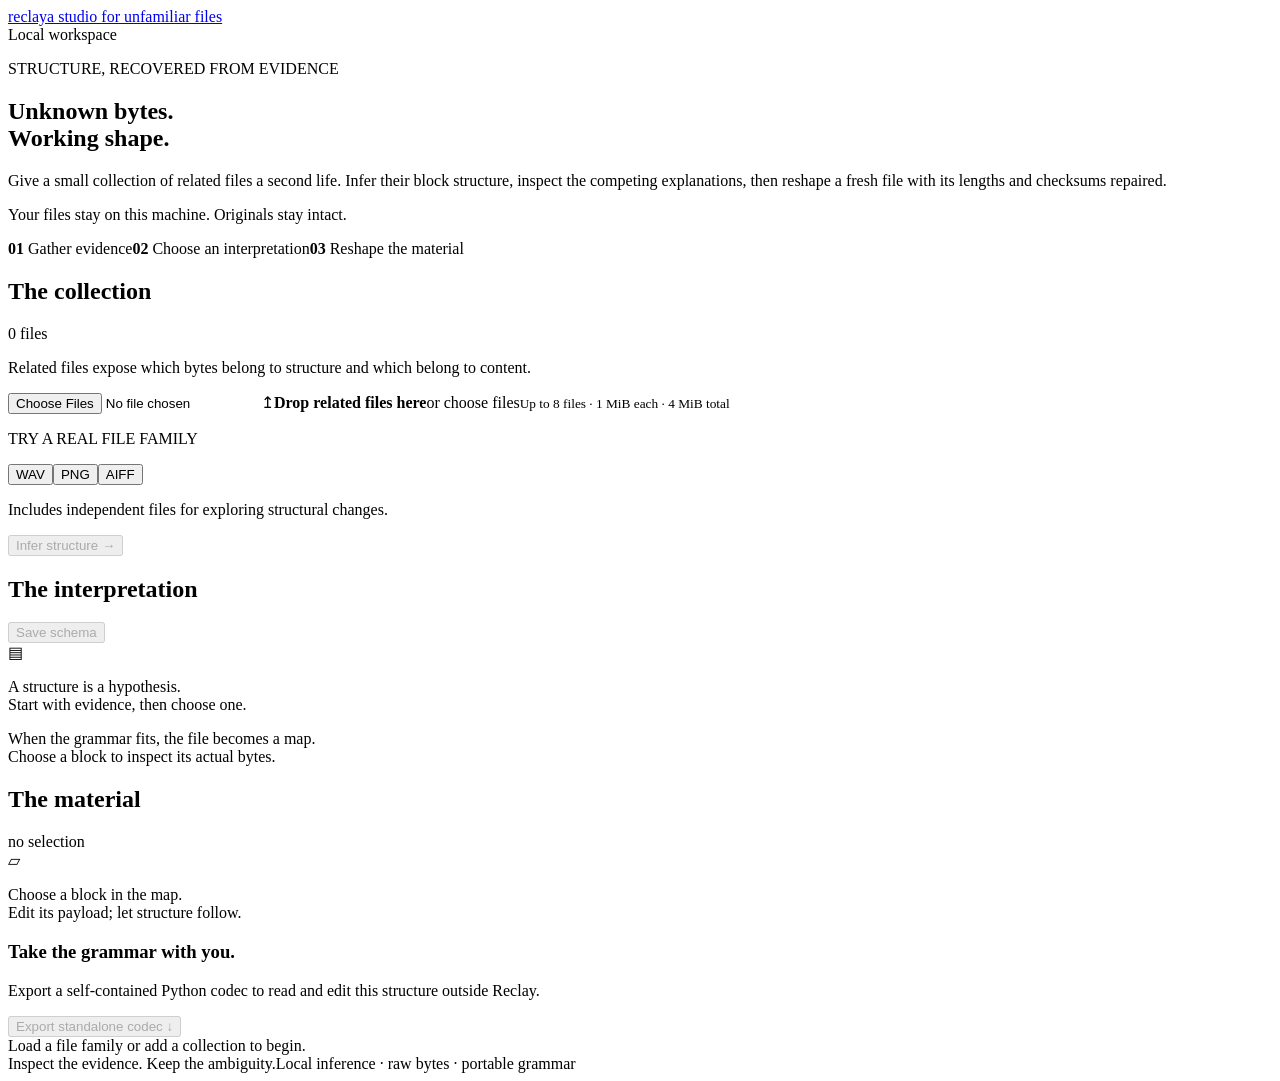
==== reclay/web/index.html @ 52831c15 "Build evidence-driven binary format compiler and standalone editors" ====
<!doctype html>
<html lang="en">
<head>
<meta charset="utf-8"><meta name="viewport" content="width=device-width, initial-scale=1">
<meta name="theme-color" content="#f4f1e9"><title>Reclay · Give bytes a working shape</title>
<link rel="stylesheet" href="/style.css"><script src="/app.js" defer></script>
</head>
<body>
<header class="masthead"><a class="wordmark" href="/" aria-label="Reclay home"><span class="brand-mark" aria-hidden="true"></span>reclay<span class="brand-caption">a studio for unfamiliar files</span></a><div class="runtime"><span class="live-dot" aria-hidden="true"></span><span id="runtime">Local workspace</span></div></header>
<main>
<section class="intro"><div><p class="eyebrow">STRUCTURE, RECOVERED FROM EVIDENCE</p><h1>Unknown bytes.<br><span>Working shape.</span></h1></div><div class="intro-copy"><p>Give a small collection of related files a second life. Infer their block structure, inspect the competing explanations, then reshape a fresh file with its lengths and checksums repaired.</p><p class="quiet">Your files stay on this machine. Originals stay intact.</p></div></section>
<div class="workflow-labels" aria-label="Workspace stages"><span><b>01</b> Gather evidence</span><span><b>02</b> Choose an interpretation</span><span><b>03</b> Reshape the material</span></div>
<div class="studio">
<aside class="corpus-pane panel">
<div class="panel-heading"><h2>The collection</h2><span id="corpus-count" class="badge">0 files</span></div>
<p class="support">Related files expose which bytes belong to structure and which belong to content.</p>
<label class="dropzone" id="dropzone"><input id="corpus-files" type="file" multiple aria-label="Add files to the evidence collection"><span class="upload-symbol" aria-hidden="true">↥</span><strong>Drop related files here</strong><span>or choose files</span><small>Up to 8 files · 1 MiB each · 4 MiB total</small></label>
<div class="examples"><p class="eyebrow small">TRY A REAL FILE FAMILY</p><div class="segmented" aria-label="Example families"><button type="button" data-example="wav">WAV</button><button type="button" data-example="png">PNG</button><button type="button" data-example="aiff">AIFF</button></div><p id="example-description" class="quiet small-copy">Includes independent files for exploring structural changes.</p></div>
<ul id="corpus-list" class="file-list" aria-label="Evidence files"></ul>
<button id="infer" class="primary wide" type="button" disabled>Infer structure <span aria-hidden="true">→</span></button>
<div id="evidence-summary" class="evidence-summary" hidden></div>
<details id="experiment-details" class="details" hidden><summary>Experiments &amp; limits</summary><pre id="experiments"></pre></details>
</aside>
<section class="structure-pane panel" aria-label="Inferred structure">
<div class="panel-heading"><h2>The interpretation</h2><button id="download-schema" class="text-button" type="button" disabled>Save schema</button></div>
<div id="candidate-empty" class="empty-note"><span class="specimen-icon" aria-hidden="true">▤</span><p>A structure is a hypothesis.<br>Start with evidence, then choose one.</p></div>
<div id="candidates" class="candidates" aria-label="Candidate interpretations"></div>
<p id="candidate-status" class="support" hidden></p>
<details id="model-details" class="details" hidden><summary>Inspect this grammar</summary><pre id="model-json"></pre></details>
<div class="target-controls" id="target-controls" hidden><label for="target-file">WORKING FILE</label><div class="target-row"><select id="target-file" aria-label="Choose a working file"></select><label class="button secondary" for="target-upload">Open a fresh file</label><input id="target-upload" class="visually-hidden" type="file" aria-label="Open a fresh working file"></div><p id="target-summary" class="quiet small-copy"></p></div>
<div id="document-area" hidden><div class="section-heading"><h3>The block map</h3><span id="document-size" class="mono quiet"></span></div><div id="byte-map" class="byte-map" aria-label="File block byte map"></div><div id="map-legend" class="map-legend"></div><div class="tree-labels"><span>Block / location</span><span>Payload</span></div><div id="chunk-tree" class="chunk-tree" role="group" aria-label="File blocks"></div><div id="document-facts" class="document-facts"></div></div>
<div id="parse-empty" class="empty-note lower"><p>When the grammar fits, the file becomes a map.<br>Choose a block to inspect its actual bytes.</p></div>
</section>
<aside class="editor-pane panel" aria-label="Block editor">
<div class="panel-heading"><h2>The material</h2><span id="editor-path" class="badge mono">no selection</span></div>
<div id="editor-empty" class="empty-note"><span class="specimen-icon" aria-hidden="true">▱</span><p>Choose a block in the map.<br>Edit its payload; let structure follow.</p></div>
<div id="editor-body" hidden><div class="selected-heading"><h3 id="selected-tag"></h3><span id="selected-range" class="mono quiet"></span></div><div id="selected-facts" class="selected-facts"></div><div class="editor-toolbar"><div class="segmented compact" aria-label="Payload encoding"><button id="mode-hex" type="button" aria-pressed="true">Hex</button><button id="mode-text" type="button" aria-pressed="false">UTF-8</button></div><span id="payload-size" class="mono quiet"></span></div><label for="payload-editor" class="eyebrow small" id="payload-label">PAYLOAD BYTES</label><textarea id="payload-editor" spellcheck="false" autocapitalize="off" autocomplete="off" aria-describedby="editor-help" placeholder="Select a block to inspect bytes"></textarea><p id="editor-help" class="quiet small-copy">Hex pairs edit raw payload bytes. Container sizes and checksums are computed from the new file.</p><div class="edit-actions"><button id="preview" class="primary" type="button">Build edited file</button><button id="discard-edit" class="text-button" type="button">Reset draft</button></div><p id="draft-status" class="quiet small-copy"></p></div>
<div id="changes" class="changes" hidden><div class="section-heading"><h3>What changed</h3><span class="badge">preview</span></div><div id="change-stats" class="change-stats"></div><div id="change-ranges" class="change-ranges"></div><details class="details"><summary>Repair evidence</summary><pre id="change-json"></pre></details><button id="download-file" class="primary wide" type="button">Download edited file <span aria-hidden="true">↓</span></button><p class="quiet small-copy">A separate file, with the current preview's bytes.</p></div>
<div class="codec-section"><div><h3>Take the grammar with you.</h3><p class="quiet small-copy">Export a self-contained Python codec to read and edit this structure outside Reclay.</p></div><button id="download-codec" class="secondary wide" type="button" disabled>Export standalone codec <span aria-hidden="true">↓</span></button></div>
</aside>
</div>
<div id="status" class="status" role="status" aria-live="polite">Load a file family or add a collection to begin.</div>
<footer><span>Inspect the evidence. Keep the ambiguity.</span><span>Local inference · raw bytes · portable grammar</span></footer>
</main>
</body>
</html>
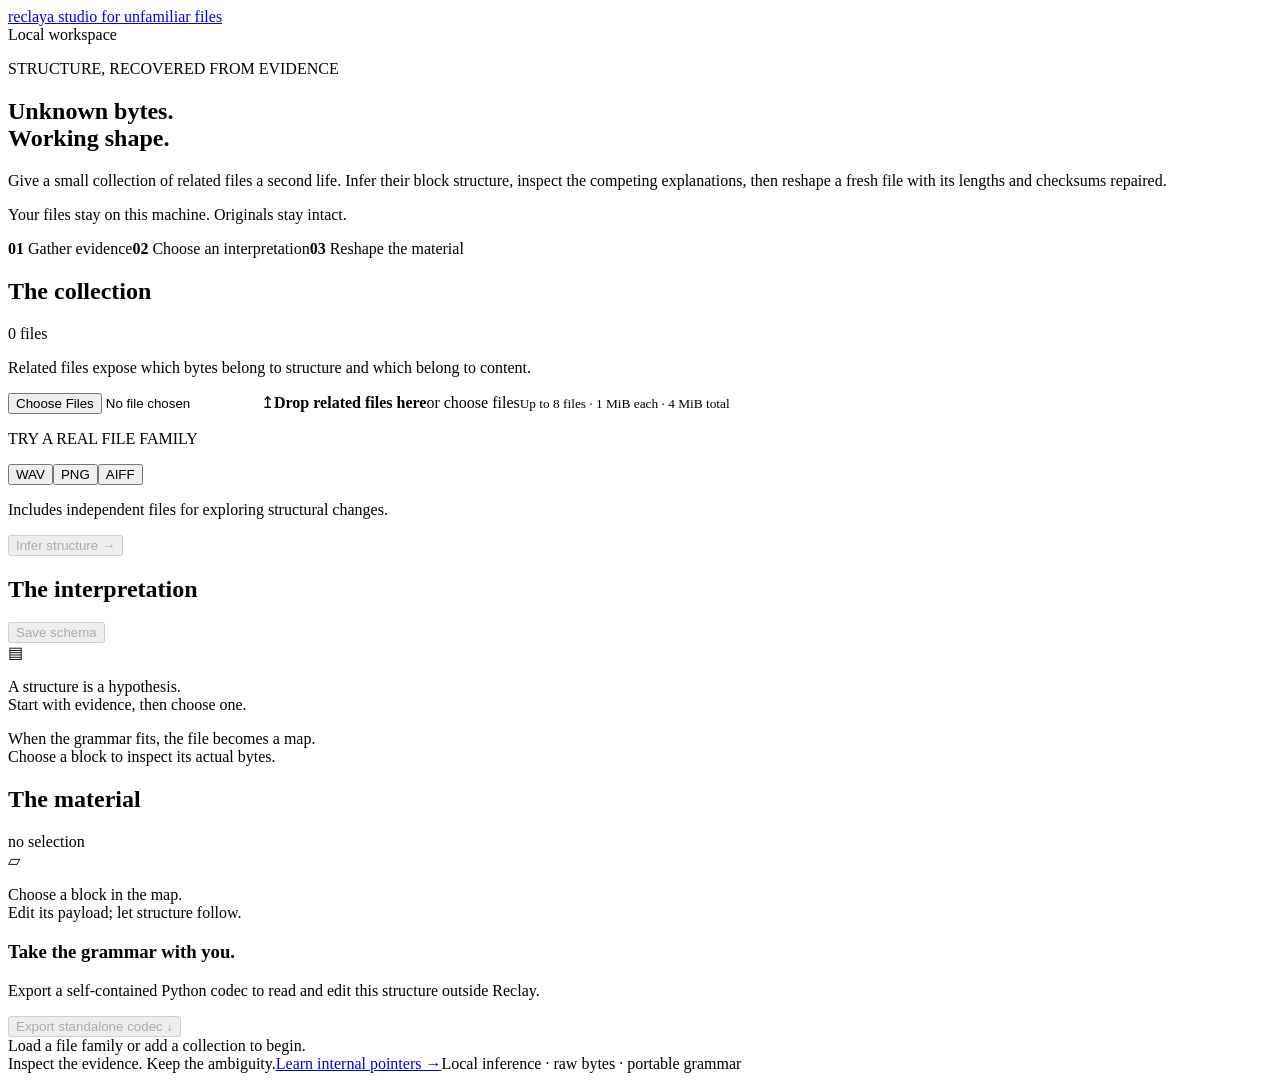
==== commit e87954af: "Learn guarded byte counts and pointer relocation from marked file observations" ====
--- a/reclay/web/index.html
+++ b/reclay/web/index.html
@@ -1,46 +1,264 @@
 <!doctype html>
 <html lang="en">
-<head>
-<meta charset="utf-8"><meta name="viewport" content="width=device-width, initial-scale=1">
-<meta name="theme-color" content="#f4f1e9"><title>Reclay · Give bytes a working shape</title>
-<link rel="stylesheet" href="/style.css"><script src="/app.js" defer></script>
-</head>
-<body>
-<header class="masthead"><a class="wordmark" href="/" aria-label="Reclay home"><span class="brand-mark" aria-hidden="true"></span>reclay<span class="brand-caption">a studio for unfamiliar files</span></a><div class="runtime"><span class="live-dot" aria-hidden="true"></span><span id="runtime">Local workspace</span></div></header>
-<main>
-<section class="intro"><div><p class="eyebrow">STRUCTURE, RECOVERED FROM EVIDENCE</p><h1>Unknown bytes.<br><span>Working shape.</span></h1></div><div class="intro-copy"><p>Give a small collection of related files a second life. Infer their block structure, inspect the competing explanations, then reshape a fresh file with its lengths and checksums repaired.</p><p class="quiet">Your files stay on this machine. Originals stay intact.</p></div></section>
-<div class="workflow-labels" aria-label="Workspace stages"><span><b>01</b> Gather evidence</span><span><b>02</b> Choose an interpretation</span><span><b>03</b> Reshape the material</span></div>
-<div class="studio">
-<aside class="corpus-pane panel">
-<div class="panel-heading"><h2>The collection</h2><span id="corpus-count" class="badge">0 files</span></div>
-<p class="support">Related files expose which bytes belong to structure and which belong to content.</p>
-<label class="dropzone" id="dropzone"><input id="corpus-files" type="file" multiple aria-label="Add files to the evidence collection"><span class="upload-symbol" aria-hidden="true">↥</span><strong>Drop related files here</strong><span>or choose files</span><small>Up to 8 files · 1 MiB each · 4 MiB total</small></label>
-<div class="examples"><p class="eyebrow small">TRY A REAL FILE FAMILY</p><div class="segmented" aria-label="Example families"><button type="button" data-example="wav">WAV</button><button type="button" data-example="png">PNG</button><button type="button" data-example="aiff">AIFF</button></div><p id="example-description" class="quiet small-copy">Includes independent files for exploring structural changes.</p></div>
-<ul id="corpus-list" class="file-list" aria-label="Evidence files"></ul>
-<button id="infer" class="primary wide" type="button" disabled>Infer structure <span aria-hidden="true">→</span></button>
-<div id="evidence-summary" class="evidence-summary" hidden></div>
-<details id="experiment-details" class="details" hidden><summary>Experiments &amp; limits</summary><pre id="experiments"></pre></details>
-</aside>
-<section class="structure-pane panel" aria-label="Inferred structure">
-<div class="panel-heading"><h2>The interpretation</h2><button id="download-schema" class="text-button" type="button" disabled>Save schema</button></div>
-<div id="candidate-empty" class="empty-note"><span class="specimen-icon" aria-hidden="true">▤</span><p>A structure is a hypothesis.<br>Start with evidence, then choose one.</p></div>
-<div id="candidates" class="candidates" aria-label="Candidate interpretations"></div>
-<p id="candidate-status" class="support" hidden></p>
-<details id="model-details" class="details" hidden><summary>Inspect this grammar</summary><pre id="model-json"></pre></details>
-<div class="target-controls" id="target-controls" hidden><label for="target-file">WORKING FILE</label><div class="target-row"><select id="target-file" aria-label="Choose a working file"></select><label class="button secondary" for="target-upload">Open a fresh file</label><input id="target-upload" class="visually-hidden" type="file" aria-label="Open a fresh working file"></div><p id="target-summary" class="quiet small-copy"></p></div>
-<div id="document-area" hidden><div class="section-heading"><h3>The block map</h3><span id="document-size" class="mono quiet"></span></div><div id="byte-map" class="byte-map" aria-label="File block byte map"></div><div id="map-legend" class="map-legend"></div><div class="tree-labels"><span>Block / location</span><span>Payload</span></div><div id="chunk-tree" class="chunk-tree" role="group" aria-label="File blocks"></div><div id="document-facts" class="document-facts"></div></div>
-<div id="parse-empty" class="empty-note lower"><p>When the grammar fits, the file becomes a map.<br>Choose a block to inspect its actual bytes.</p></div>
-</section>
-<aside class="editor-pane panel" aria-label="Block editor">
-<div class="panel-heading"><h2>The material</h2><span id="editor-path" class="badge mono">no selection</span></div>
-<div id="editor-empty" class="empty-note"><span class="specimen-icon" aria-hidden="true">▱</span><p>Choose a block in the map.<br>Edit its payload; let structure follow.</p></div>
-<div id="editor-body" hidden><div class="selected-heading"><h3 id="selected-tag"></h3><span id="selected-range" class="mono quiet"></span></div><div id="selected-facts" class="selected-facts"></div><div class="editor-toolbar"><div class="segmented compact" aria-label="Payload encoding"><button id="mode-hex" type="button" aria-pressed="true">Hex</button><button id="mode-text" type="button" aria-pressed="false">UTF-8</button></div><span id="payload-size" class="mono quiet"></span></div><label for="payload-editor" class="eyebrow small" id="payload-label">PAYLOAD BYTES</label><textarea id="payload-editor" spellcheck="false" autocapitalize="off" autocomplete="off" aria-describedby="editor-help" placeholder="Select a block to inspect bytes"></textarea><p id="editor-help" class="quiet small-copy">Hex pairs edit raw payload bytes. Container sizes and checksums are computed from the new file.</p><div class="edit-actions"><button id="preview" class="primary" type="button">Build edited file</button><button id="discard-edit" class="text-button" type="button">Reset draft</button></div><p id="draft-status" class="quiet small-copy"></p></div>
-<div id="changes" class="changes" hidden><div class="section-heading"><h3>What changed</h3><span class="badge">preview</span></div><div id="change-stats" class="change-stats"></div><div id="change-ranges" class="change-ranges"></div><details class="details"><summary>Repair evidence</summary><pre id="change-json"></pre></details><button id="download-file" class="primary wide" type="button">Download edited file <span aria-hidden="true">↓</span></button><p class="quiet small-copy">A separate file, with the current preview's bytes.</p></div>
-<div class="codec-section"><div><h3>Take the grammar with you.</h3><p class="quiet small-copy">Export a self-contained Python codec to read and edit this structure outside Reclay.</p></div><button id="download-codec" class="secondary wide" type="button" disabled>Export standalone codec <span aria-hidden="true">↓</span></button></div>
-</aside>
-</div>
-<div id="status" class="status" role="status" aria-live="polite">Load a file family or add a collection to begin.</div>
-<footer><span>Inspect the evidence. Keep the ambiguity.</span><span>Local inference · raw bytes · portable grammar</span></footer>
-</main>
-</body>
+  <head>
+    <meta charset="utf-8" />
+    <meta name="viewport" content="width=device-width, initial-scale=1" />
+    <meta name="theme-color" content="#f4f1e9" />
+    <title>Reclay · Give bytes a working shape</title>
+    <link rel="stylesheet" href="/style.css" />
+    <script src="/app.js" defer></script>
+  </head>
+  <body>
+    <header class="masthead">
+      <a class="wordmark" href="/" aria-label="Reclay home"
+        ><span class="brand-mark" aria-hidden="true"></span>reclay<span
+          class="brand-caption"
+          >a studio for unfamiliar files</span
+        ></a
+      >
+      <div class="runtime">
+        <span class="live-dot" aria-hidden="true"></span
+        ><span id="runtime">Local workspace</span>
+      </div>
+    </header>
+    <main>
+      <section class="intro">
+        <div>
+          <p class="eyebrow">STRUCTURE, RECOVERED FROM EVIDENCE</p>
+          <h1>Unknown bytes.<br /><span>Working shape.</span></h1>
+        </div>
+        <div class="intro-copy">
+          <p>
+            Give a small collection of related files a second life. Infer their
+            block structure, inspect the competing explanations, then reshape a
+            fresh file with its lengths and checksums repaired.
+          </p>
+          <p class="quiet">
+            Your files stay on this machine. Originals stay intact.
+          </p>
+        </div>
+      </section>
+      <div class="workflow-labels" aria-label="Workspace stages">
+        <span><b>01</b> Gather evidence</span
+        ><span><b>02</b> Choose an interpretation</span
+        ><span><b>03</b> Reshape the material</span>
+      </div>
+      <div class="studio">
+        <aside class="corpus-pane panel">
+          <div class="panel-heading">
+            <h2>The collection</h2>
+            <span id="corpus-count" class="badge">0 files</span>
+          </div>
+          <p class="support">
+            Related files expose which bytes belong to structure and which
+            belong to content.
+          </p>
+          <label class="dropzone" id="dropzone"
+            ><input
+              id="corpus-files"
+              type="file"
+              multiple
+              aria-label="Add files to the evidence collection"
+            /><span class="upload-symbol" aria-hidden="true">↥</span
+            ><strong>Drop related files here</strong><span>or choose files</span
+            ><small>Up to 8 files · 1 MiB each · 4 MiB total</small></label
+          >
+          <div class="examples">
+            <p class="eyebrow small">TRY A REAL FILE FAMILY</p>
+            <div class="segmented" aria-label="Example families">
+              <button type="button" data-example="wav">WAV</button
+              ><button type="button" data-example="png">PNG</button
+              ><button type="button" data-example="aiff">AIFF</button>
+            </div>
+            <p id="example-description" class="quiet small-copy">
+              Includes independent files for exploring structural changes.
+            </p>
+          </div>
+          <ul
+            id="corpus-list"
+            class="file-list"
+            aria-label="Evidence files"
+          ></ul>
+          <button id="infer" class="primary wide" type="button" disabled>
+            Infer structure <span aria-hidden="true">→</span>
+          </button>
+          <div id="evidence-summary" class="evidence-summary" hidden></div>
+          <details id="experiment-details" class="details" hidden>
+            <summary>Experiments &amp; limits</summary>
+            <pre id="experiments"></pre>
+          </details>
+        </aside>
+        <section class="structure-pane panel" aria-label="Inferred structure">
+          <div class="panel-heading">
+            <h2>The interpretation</h2>
+            <button
+              id="download-schema"
+              class="text-button"
+              type="button"
+              disabled
+            >
+              Save schema
+            </button>
+          </div>
+          <div id="candidate-empty" class="empty-note">
+            <span class="specimen-icon" aria-hidden="true">▤</span>
+            <p>
+              A structure is a hypothesis.<br />Start with evidence, then choose
+              one.
+            </p>
+          </div>
+          <div
+            id="candidates"
+            class="candidates"
+            aria-label="Candidate interpretations"
+          ></div>
+          <p id="candidate-status" class="support" hidden></p>
+          <details id="model-details" class="details" hidden>
+            <summary>Inspect this grammar</summary>
+            <pre id="model-json"></pre>
+          </details>
+          <div class="target-controls" id="target-controls" hidden>
+            <label for="target-file">WORKING FILE</label>
+            <div class="target-row">
+              <select
+                id="target-file"
+                aria-label="Choose a working file"
+              ></select
+              ><label class="button secondary" for="target-upload"
+                >Open a fresh file</label
+              ><input
+                id="target-upload"
+                class="visually-hidden"
+                type="file"
+                aria-label="Open a fresh working file"
+              />
+            </div>
+            <p id="target-summary" class="quiet small-copy"></p>
+          </div>
+          <div id="document-area" hidden>
+            <div class="section-heading">
+              <h3>The block map</h3>
+              <span id="document-size" class="mono quiet"></span>
+            </div>
+            <div
+              id="byte-map"
+              class="byte-map"
+              aria-label="File block byte map"
+            ></div>
+            <div id="map-legend" class="map-legend"></div>
+            <div class="tree-labels">
+              <span>Block / location</span><span>Payload</span>
+            </div>
+            <div
+              id="chunk-tree"
+              class="chunk-tree"
+              role="group"
+              aria-label="File blocks"
+            ></div>
+            <div id="document-facts" class="document-facts"></div>
+          </div>
+          <div id="parse-empty" class="empty-note lower">
+            <p>
+              When the grammar fits, the file becomes a map.<br />Choose a block
+              to inspect its actual bytes.
+            </p>
+          </div>
+        </section>
+        <aside class="editor-pane panel" aria-label="Block editor">
+          <div class="panel-heading">
+            <h2>The material</h2>
+            <span id="editor-path" class="badge mono">no selection</span>
+          </div>
+          <div id="editor-empty" class="empty-note">
+            <span class="specimen-icon" aria-hidden="true">▱</span>
+            <p>
+              Choose a block in the map.<br />Edit its payload; let structure
+              follow.
+            </p>
+          </div>
+          <div id="editor-body" hidden>
+            <div class="selected-heading">
+              <h3 id="selected-tag"></h3>
+              <span id="selected-range" class="mono quiet"></span>
+            </div>
+            <div id="selected-facts" class="selected-facts"></div>
+            <div class="editor-toolbar">
+              <div class="segmented compact" aria-label="Payload encoding">
+                <button id="mode-hex" type="button" aria-pressed="true">
+                  Hex</button
+                ><button id="mode-text" type="button" aria-pressed="false">
+                  UTF-8
+                </button>
+              </div>
+              <span id="payload-size" class="mono quiet"></span>
+            </div>
+            <label for="payload-editor" class="eyebrow small" id="payload-label"
+              >PAYLOAD BYTES</label
+            ><textarea
+              id="payload-editor"
+              spellcheck="false"
+              autocapitalize="off"
+              autocomplete="off"
+              aria-describedby="editor-help"
+              placeholder="Select a block to inspect bytes"
+            ></textarea>
+            <p id="editor-help" class="quiet small-copy">
+              Hex pairs edit raw payload bytes. Container sizes and checksums
+              are computed from the new file.
+            </p>
+            <div class="edit-actions">
+              <button id="preview" class="primary" type="button">
+                Build edited file</button
+              ><button id="discard-edit" class="text-button" type="button">
+                Reset draft
+              </button>
+            </div>
+            <p id="draft-status" class="quiet small-copy"></p>
+          </div>
+          <div id="changes" class="changes" hidden>
+            <div class="section-heading">
+              <h3>What changed</h3>
+              <span class="badge">preview</span>
+            </div>
+            <div id="change-stats" class="change-stats"></div>
+            <div id="change-ranges" class="change-ranges"></div>
+            <details class="details">
+              <summary>Repair evidence</summary>
+              <pre id="change-json"></pre>
+            </details>
+            <button id="download-file" class="primary wide" type="button">
+              Download edited file <span aria-hidden="true">↓</span>
+            </button>
+            <p class="quiet small-copy">
+              A separate file, with the current preview's bytes.
+            </p>
+          </div>
+          <div class="codec-section">
+            <div>
+              <h3>Take the grammar with you.</h3>
+              <p class="quiet small-copy">
+                Export a self-contained Python codec to read and edit this
+                structure outside Reclay.
+              </p>
+            </div>
+            <button
+              id="download-codec"
+              class="secondary wide"
+              type="button"
+              disabled
+            >
+              Export standalone codec <span aria-hidden="true">↓</span>
+            </button>
+          </div>
+        </aside>
+      </div>
+      <div id="status" class="status" role="status" aria-live="polite">
+        Load a file family or add a collection to begin.
+      </div>
+      <footer>
+        <span>Inspect the evidence. Keep the ambiguity.</span
+        ><a href="/relocation.html">Learn internal pointers →</a><span>Local inference · raw bytes · portable grammar</span>
+      </footer>
+    </main>
+  </body>
 </html>
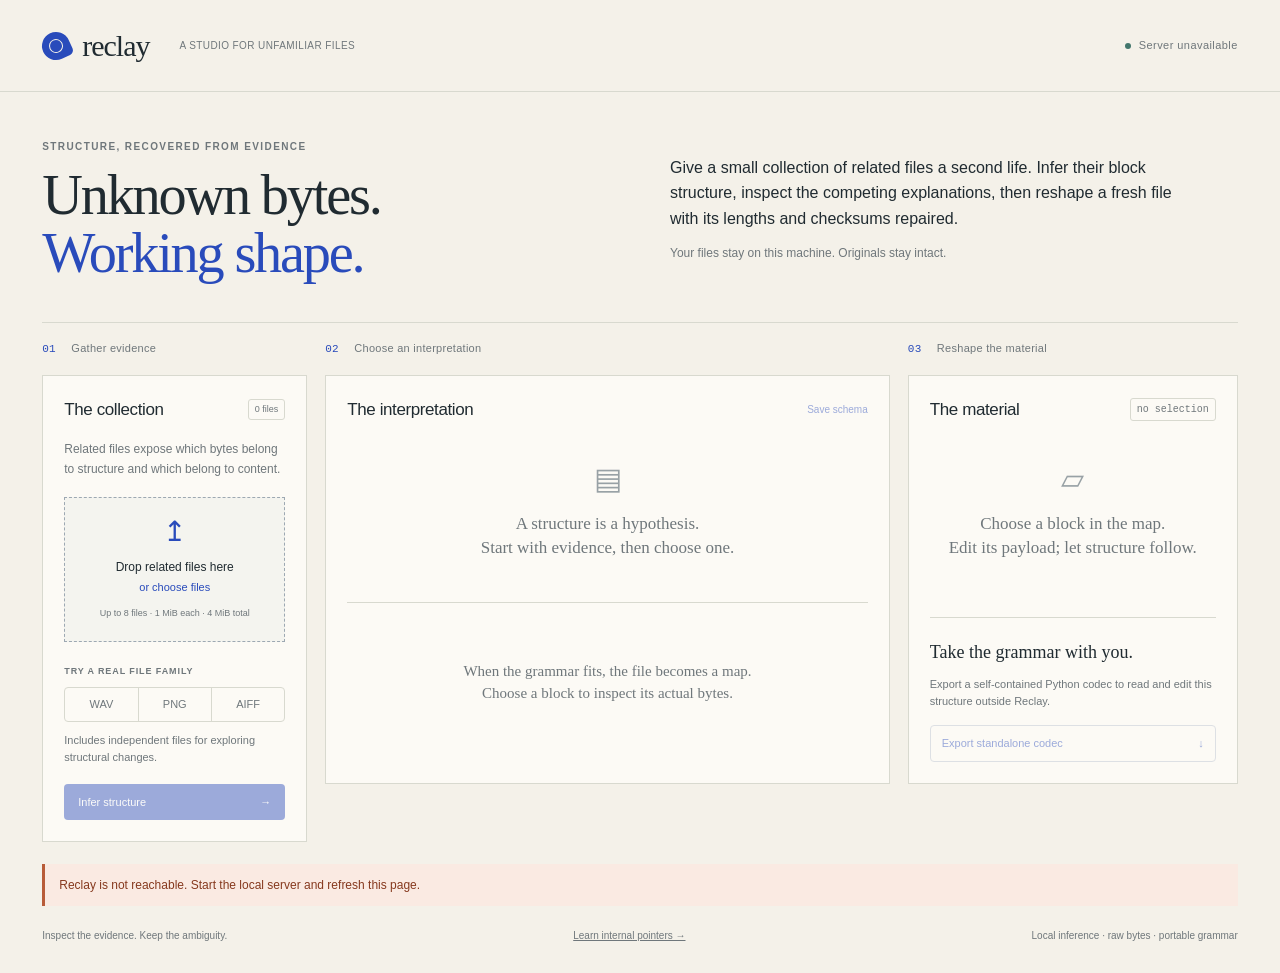
==== commit 50e4d9d5: "Separate replay and holdout evidence in review controls" ====
--- a/reclay/web/index.html
+++ b/reclay/web/index.html
@@ -113,6 +113,17 @@
             aria-label="Candidate interpretations"
           ></div>
           <p id="candidate-status" class="support" hidden></p>
+          <section id="holdout-panel" aria-label="Validate with holdout files" hidden>
+            <h3>Check independent files</h3>
+            <p class="support">Select files not used for inference. Byte hashes detect repeats; they cannot prove independent origin. A match is not proof of a unique grammar.</p>
+            <label class="button secondary" for="holdout-files">Choose holdout files</label>
+            <input id="holdout-files" class="visually-hidden" type="file" multiple aria-label="Choose holdout files" />
+            <ul id="holdout-list" class="file-list" aria-label="Holdout files"></ul>
+            <p id="holdout-status" class="support" role="status">No holdout validation yet.</p>
+            <button id="validate-holdouts" class="secondary" type="button" disabled>Validate candidates</button>
+            <button id="download-validation" class="text-button" type="button" disabled>Save validation record</button>
+            <details id="holdout-details" class="details" hidden><summary>Survivors and refusals</summary><pre id="holdout-outcomes"></pre></details>
+          </section>
           <details id="model-details" class="details" hidden>
             <summary>Inspect this grammar</summary>
             <pre id="model-json"></pre>
--- a/style.css
+++ b/style.css
@@ -0,0 +1,1356 @@
+:root {
+  --paper: #f4f1e9;
+  --panel: #fcfaf5;
+  --ink: #202b31;
+  --muted: #6f777b;
+  --line: #d8d9cf;
+  --blue: #294bbb;
+  --blue-soft: #e8ecfc;
+  --teal: #42766c;
+  --clay: #b57655;
+  --serif: Georgia, "Times New Roman", serif;
+  --mono: ui-monospace, SFMono-Regular, Consolas, monospace;
+}
+* {
+  box-sizing: border-box;
+}
+body {
+  margin: 0;
+  background: var(--paper);
+  color: var(--ink);
+  font-family: Arial, Helvetica, sans-serif;
+  font-size: 14px;
+  line-height: 1.5;
+}
+button,
+input,
+select,
+textarea {
+  font: inherit;
+}
+button,
+.button {
+  cursor: pointer;
+}
+button:disabled {
+  cursor: not-allowed;
+  opacity: 0.45;
+}
+button:focus-visible,
+a:focus-visible,
+summary:focus-visible,
+.dropzone:focus-within,
+textarea:focus-visible,
+select:focus-visible {
+  outline: 3px solid #95acf6;
+  outline-offset: 3px;
+}
+a {
+  color: inherit;
+}
+h1,
+h2,
+h3,
+p {
+  margin-top: 0;
+}
+h2 {
+  font-size: 17px;
+  font-weight: 500;
+  letter-spacing: -0.4px;
+  margin: 0;
+}
+h3 {
+  font-weight: 500;
+  font-size: 15px;
+  margin: 0;
+}
+button {
+  border: 0;
+}
+button,
+.button {
+  border-radius: 4px;
+  text-decoration: none;
+  transition:
+    background 0.15s,
+    color 0.15s,
+    box-shadow 0.15s;
+}
+button:hover:not(:disabled),
+.button:hover {
+  filter: brightness(0.97);
+}
+.masthead {
+  display: flex;
+  justify-content: space-between;
+  align-items: center;
+  padding: 23px 3.3%;
+  border-bottom: 1px solid var(--line);
+}
+.wordmark {
+  display: flex;
+  align-items: center;
+  gap: 12px;
+  font-family: var(--serif);
+  font-size: 30px;
+  letter-spacing: -1px;
+  text-decoration: none;
+}
+.brand-mark {
+  width: 28px;
+  height: 28px;
+  background: var(--blue);
+  border-radius: 50% 50% 5px 50%;
+  transform: rotate(-25deg);
+  position: relative;
+}
+.brand-mark:after {
+  content: "";
+  position: absolute;
+  width: 12px;
+  height: 12px;
+  border: 1px solid var(--paper);
+  border-radius: 50%;
+  top: 7px;
+  left: 7px;
+}
+.brand-caption {
+  font-family: Arial, sans-serif;
+  letter-spacing: 0.04em;
+  font-size: 10px;
+  text-transform: uppercase;
+  margin-left: 18px;
+  color: var(--muted);
+}
+.runtime {
+  display: flex;
+  align-items: center;
+  gap: 8px;
+  color: var(--muted);
+  font-size: 11px;
+  letter-spacing: 0.04em;
+}
+.live-dot {
+  width: 6px;
+  height: 6px;
+  background: var(--teal);
+  border-radius: 100%;
+}
+main {
+  max-width: 1740px;
+  margin: auto;
+  padding: 0 3.3%;
+}
+.intro {
+  display: grid;
+  grid-template-columns: 1fr 1fr;
+  align-items: center;
+  gap: 60px;
+  padding: 47px 0 40px;
+}
+.eyebrow {
+  color: var(--muted);
+  font-size: 10px;
+  letter-spacing: 0.14em;
+  margin: 0 0 12px;
+  font-weight: 600;
+}
+.eyebrow.small {
+  font-size: 9px;
+  letter-spacing: 0.1em;
+  margin: 0 0 9px;
+}
+h1 {
+  font-family: var(--serif);
+  font-weight: 400;
+  font-size: clamp(42px, 4.4vw, 65px);
+  line-height: 1.03;
+  letter-spacing: -2.2px;
+  margin: 0;
+}
+h1 span {
+  color: var(--blue);
+}
+.intro-copy {
+  max-width: 505px;
+  padding-top: 10px;
+  font-size: 16px;
+  line-height: 1.6;
+}
+.intro-copy p {
+  margin-bottom: 13px;
+}
+.quiet {
+  color: var(--muted);
+}
+.small-copy {
+  font-size: 11px;
+  line-height: 1.55;
+  margin: 10px 0 0;
+  overflow-wrap: anywhere;
+}
+.intro-copy .quiet {
+  font-size: 12px;
+}
+.workflow-labels {
+  display: grid;
+  grid-template-columns: 265px minmax(360px, 1fr) 330px;
+  gap: 18px;
+  border-top: 1px solid var(--line);
+  padding: 17px 0;
+  font-size: 11px;
+  color: var(--muted);
+  letter-spacing: 0.025em;
+}
+.workflow-labels b {
+  color: var(--blue);
+  font-family: var(--mono);
+  font-weight: 400;
+  margin-right: 12px;
+}
+.studio {
+  display: grid;
+  grid-template-columns: 265px minmax(360px, 1fr) 330px;
+  gap: 18px;
+  align-items: start;
+}
+.panel {
+  min-width: 0;
+  background: var(--panel);
+  border: 1px solid var(--line);
+  padding: 21px;
+}
+.panel-heading,
+.section-heading {
+  display: flex;
+  justify-content: space-between;
+  align-items: center;
+  gap: 10px;
+  margin-bottom: 18px;
+}
+.badge {
+  font-size: 9px;
+  border: 1px solid var(--line);
+  padding: 3px 6px;
+  color: var(--muted);
+  white-space: nowrap;
+  border-radius: 3px;
+  max-width: 140px;
+  overflow: hidden;
+  text-overflow: ellipsis;
+}
+.mono {
+  font-family: var(--mono);
+  font-size: 10px;
+}
+.support {
+  font-size: 12px;
+  line-height: 1.65;
+  color: var(--muted);
+  margin: 0 0 17px;
+}
+.dropzone {
+  border: 1px dashed #9da8b2;
+  padding: 20px 10px;
+  display: flex;
+  flex-direction: column;
+  text-align: center;
+  align-items: center;
+  cursor: pointer;
+  background: #f4f4ef;
+}
+.dropzone.drag-over {
+  border-color: var(--blue);
+  background: var(--blue-soft);
+}
+.dropzone input {
+  width: 1px;
+  height: 1px;
+  position: absolute;
+  opacity: 0;
+  overflow: hidden;
+}
+.dropzone strong {
+  font-weight: 500;
+  font-size: 12px;
+  margin-bottom: 3px;
+}
+.dropzone span:not(.upload-symbol) {
+  font-size: 11px;
+  color: var(--blue);
+}
+.dropzone small {
+  font-size: 9px;
+  color: var(--muted);
+  margin-top: 12px;
+}
+.upload-symbol {
+  color: var(--blue);
+  font-size: 28px;
+  line-height: 1;
+  margin: 0 0 12px;
+}
+.examples {
+  margin: 23px 0 18px;
+}
+.segmented {
+  display: flex;
+  border: 1px solid var(--line);
+  border-radius: 4px;
+  overflow: hidden;
+}
+.segmented button {
+  flex: 1;
+  padding: 8px 12px;
+  color: var(--muted);
+  background: transparent;
+  border-radius: 0;
+  font-size: 11px;
+}
+.segmented button + button {
+  border-left: 1px solid var(--line);
+}
+.segmented button[aria-pressed="true"],
+.segmented button.active {
+  background: var(--blue-soft);
+  color: var(--blue);
+}
+.segmented.compact button {
+  padding: 5px 10px;
+  font-size: 10px;
+}
+.primary {
+  color: #fff;
+  background: var(--blue);
+  padding: 10px 14px;
+  font-size: 11px;
+}
+.wide {
+  display: flex;
+  justify-content: space-between;
+  align-items: center;
+  width: 100%;
+}
+.secondary {
+  border: 1px solid #b9c2d1;
+  background: transparent;
+  color: var(--blue);
+  padding: 9px 11px;
+  font-size: 11px;
+}
+.text-button {
+  background: transparent;
+  color: var(--blue);
+  font-size: 10px;
+  padding: 3px 0;
+}
+.file-list {
+  list-style: none;
+  margin: 0 0 15px;
+  padding: 0;
+}
+.file-item {
+  display: flex;
+  align-items: center;
+  gap: 7px;
+  padding: 10px 0;
+  border-top: 1px solid var(--line);
+}
+.file-copy {
+  min-width: 0;
+  flex: 1;
+}
+.file-copy strong {
+  font-weight: 400;
+  font-size: 11px;
+  display: block;
+  overflow-wrap: anywhere;
+}
+.file-copy small {
+  font-family: var(--mono);
+  font-size: 9px;
+  color: var(--muted);
+}
+.remove-file {
+  background: transparent;
+  color: var(--muted);
+  font-size: 17px;
+  padding: 2px 5px;
+}
+.file-dot {
+  width: 5px;
+  height: 5px;
+  background: var(--blue);
+  border-radius: 50%;
+  flex: none;
+}
+.empty-note {
+  text-align: center;
+  min-height: 149px;
+  display: flex;
+  align-items: center;
+  justify-content: center;
+  flex-direction: column;
+  color: var(--muted);
+  font-family: var(--serif);
+  font-size: 17px;
+  line-height: 1.45;
+  padding: 14px 0;
+}
+.empty-note p {
+  margin: 8px 0;
+}
+.specimen-icon {
+  font-family: var(--mono);
+  font-size: 30px;
+  color: #98a1a5;
+}
+.empty-note.lower {
+  border-top: 1px solid var(--line);
+  margin-top: 13px;
+  min-height: 160px;
+  font-size: 15px;
+}
+.candidates {
+  display: flex;
+  flex-direction: column;
+  gap: 8px;
+}
+.candidate {
+  display: block;
+  text-align: left;
+  background: transparent;
+  border: 1px solid var(--line);
+  padding: 12px;
+  color: var(--ink);
+  width: 100%;
+}
+.candidate[aria-pressed="true"] {
+  border-color: var(--blue);
+  background: var(--blue-soft);
+}
+.candidate-title {
+  display: flex;
+  justify-content: space-between;
+  align-items: baseline;
+  font-size: 12px;
+  gap: 10px;
+}
+.candidate small {
+  display: block;
+  color: var(--muted);
+  font-family: var(--mono);
+  font-size: 9px;
+  margin-top: 6px;
+  overflow-wrap: anywhere;
+}
+.candidate-select {
+  color: var(--blue);
+  font-size: 9px;
+  white-space: nowrap;
+}
+.details {
+  font-size: 11px;
+  border-top: 1px solid var(--line);
+  padding: 12px 0;
+  margin-top: 12px;
+}
+.details summary {
+  cursor: pointer;
+  color: var(--muted);
+}
+pre {
+  white-space: pre-wrap;
+  overflow-wrap: anywhere;
+  max-height: 280px;
+  overflow: auto;
+  font-family: var(--mono);
+  font-size: 9px;
+  line-height: 1.65;
+  margin: 12px 0 0;
+  padding: 10px;
+  background: #f0f0e8;
+  border: 1px solid var(--line);
+}
+.target-controls {
+  margin-top: 24px;
+  padding-top: 17px;
+  border-top: 1px solid var(--line);
+}
+.target-controls > label {
+  display: block;
+  font-size: 9px;
+  letter-spacing: 0.1em;
+  color: var(--muted);
+  margin-bottom: 8px;
+}
+.target-row {
+  display: flex;
+  gap: 8px;
+  align-items: center;
+}
+.target-row select {
+  min-width: 0;
+  width: 100%;
+  border: 1px solid var(--line);
+  padding: 9px;
+  color: var(--ink);
+  background: var(--panel);
+  font-size: 11px;
+}
+.target-row .button {
+  white-space: nowrap;
+  font-size: 10px;
+  padding: 9px 10px;
+}
+#document-area {
+  margin-top: 25px;
+}
+.section-heading {
+  margin-bottom: 12px;
+}
+.byte-map {
+  height: 31px;
+  display: flex;
+  gap: 2px;
+  padding: 2px;
+  background: #efeee6;
+  border: 1px solid var(--line);
+  border-radius: 4px;
+  overflow: hidden;
+}
+.map-block {
+  min-width: 3px;
+  padding: 0;
+  border-radius: 1px;
+  opacity: 0.78;
+}
+.map-block[aria-pressed="true"] {
+  opacity: 1;
+  box-shadow: inset 0 0 0 2px var(--ink);
+}
+.map-legend {
+  display: flex;
+  gap: 10px;
+  flex-wrap: wrap;
+  font-family: var(--mono);
+  font-size: 9px;
+  color: var(--muted);
+  margin-top: 9px;
+}
+.legend-item {
+  display: flex;
+  gap: 5px;
+  align-items: center;
+  max-width: 100%;
+}
+.legend-swatch {
+  height: 5px;
+  width: 8px;
+  border-radius: 1px;
+  flex: none;
+}
+.tree-labels {
+  display: flex;
+  justify-content: space-between;
+  color: var(--muted);
+  font-size: 9px;
+  letter-spacing: 0.05em;
+  margin-top: 20px;
+  border-bottom: 1px solid var(--line);
+  padding-bottom: 8px;
+}
+.chunk-tree {
+  max-height: 490px;
+  overflow: auto;
+}
+.chunk-row {
+  display: flex;
+  justify-content: space-between;
+  align-items: center;
+  gap: 10px;
+  width: 100%;
+  border-bottom: 1px solid var(--line);
+  border-radius: 0;
+  padding: 10px 8px;
+  background: transparent;
+  text-align: left;
+  color: var(--ink);
+}
+.chunk-row[aria-pressed="true"] {
+  background: var(--blue-soft);
+}
+.chunk-row .node-title {
+  min-width: 0;
+  flex: 1;
+}
+.node-tag {
+  font-family: var(--mono);
+  font-size: 11px;
+  display: flex;
+  gap: 7px;
+  align-items: center;
+  overflow-wrap: anywhere;
+}
+.node-branch {
+  color: var(--muted);
+}
+.node-location {
+  font-family: var(--mono);
+  font-size: 9px;
+  color: var(--muted);
+  margin-top: 3px;
+}
+.node-length {
+  font-family: var(--mono);
+  font-size: 10px;
+  color: var(--muted);
+  white-space: nowrap;
+}
+.document-facts {
+  display: flex;
+  gap: 8px;
+  flex-wrap: wrap;
+  margin-top: 15px;
+}
+.fact {
+  font-family: var(--mono);
+  font-size: 9px;
+  padding: 4px 7px;
+  border: 1px solid var(--line);
+  color: var(--muted);
+  overflow-wrap: anywhere;
+}
+.selected-heading {
+  display: flex;
+  align-items: baseline;
+  justify-content: space-between;
+  gap: 8px;
+  margin: 0 0 10px;
+}
+.selected-heading h3 {
+  font-family: var(--mono);
+  font-size: 17px;
+  overflow-wrap: anywhere;
+}
+.selected-facts {
+  font-size: 10px;
+  color: var(--muted);
+  line-height: 1.8;
+  overflow-wrap: anywhere;
+}
+.editor-toolbar {
+  display: flex;
+  justify-content: space-between;
+  align-items: center;
+  gap: 8px;
+  margin: 19px 0 11px;
+}
+textarea {
+  display: block;
+  resize: vertical;
+  width: 100%;
+  min-height: 185px;
+  max-height: 450px;
+  padding: 12px;
+  background: #f2f1e9;
+  color: var(--ink);
+  border: 1px solid var(--line);
+  border-radius: 3px;
+  font-family: var(--mono);
+  font-size: 11px;
+  line-height: 1.65;
+  word-break: break-all;
+}
+.edit-actions {
+  display: flex;
+  align-items: center;
+  justify-content: space-between;
+  gap: 8px;
+  margin-top: 17px;
+}
+.changes {
+  margin-top: 26px;
+  padding-top: 17px;
+  border-top: 1px solid var(--line);
+}
+.change-stats {
+  display: grid;
+  grid-template-columns: repeat(3, 1fr);
+  gap: 10px;
+  margin: 15px 0;
+}
+.stat strong {
+  display: block;
+  font-family: var(--mono);
+  font-size: 15px;
+  font-weight: 400;
+  color: var(--blue);
+  overflow-wrap: anywhere;
+}
+.stat span {
+  font-size: 9px;
+  color: var(--muted);
+}
+.change-ranges {
+  font-family: var(--mono);
+  font-size: 9px;
+  color: var(--muted);
+  line-height: 1.75;
+  overflow-wrap: anywhere;
+}
+.codec-section {
+  margin-top: 28px;
+  padding-top: 21px;
+  border-top: 1px solid var(--line);
+}
+.codec-section h3 {
+  font-family: var(--serif);
+  font-size: 18px;
+}
+.codec-section button {
+  margin-top: 15px;
+}
+.evidence-summary {
+  border-top: 1px solid var(--line);
+  margin-top: 22px;
+  padding-top: 15px;
+  font-size: 11px;
+  line-height: 1.65;
+}
+.evidence-summary strong {
+  font-weight: 500;
+  color: var(--blue);
+}
+.status {
+  margin: 22px 0 0;
+  padding: 12px 14px;
+  background: #ebece4;
+  border-left: 3px solid var(--teal);
+  color: var(--ink);
+  font-size: 12px;
+  overflow-wrap: anywhere;
+}
+.status.error {
+  background: #faeae2;
+  border-color: #b85c39;
+  color: #86391e;
+}
+.status.busy {
+  border-color: var(--blue);
+}
+footer {
+  display: flex;
+  justify-content: space-between;
+  gap: 20px;
+  color: var(--muted);
+  font-size: 10px;
+  padding: 22px 0 30px;
+}
+.visually-hidden {
+  position: absolute;
+  width: 1px;
+  height: 1px;
+  padding: 0;
+  overflow: hidden;
+  clip: rect(0, 0, 0, 0);
+  white-space: nowrap;
+  border: 0;
+}
+[hidden] {
+  display: none !important;
+}
+@media (min-width: 1550px) {
+  .studio,
+  .workflow-labels {
+    grid-template-columns: 290px minmax(480px, 1fr) 380px;
+  }
+  .panel {
+    padding: 25px;
+  }
+  textarea {
+    min-height: 240px;
+  }
+}
+@media (max-width: 1120px) {
+  .studio {
+    grid-template-columns: 225px minmax(300px, 1fr);
+  }
+  .workflow-labels {
+    grid-template-columns: 225px 1fr;
+  }
+  .workflow-labels span:last-child {
+    display: none;
+  }
+  .editor-pane {
+    grid-column: 2;
+  }
+  .corpus-pane {
+    grid-row: 1 / span 2;
+  }
+  .brand-caption {
+    display: none;
+  }
+  .intro {
+    gap: 35px;
+  }
+  .panel {
+    padding: 18px;
+  }
+}
+@media (max-width: 720px) {
+  .masthead {
+    padding: 17px 20px;
+  }
+  .wordmark {
+    font-size: 26px;
+  }
+  .brand-mark {
+    width: 25px;
+    height: 25px;
+  }
+  .runtime {
+    font-size: 9px;
+  }
+  main {
+    padding: 0 20px;
+  }
+  .intro {
+    grid-template-columns: 1fr;
+    gap: 20px;
+    padding: 33px 0 25px;
+  }
+  .intro h1 {
+    font-size: 48px;
+  }
+  .intro-copy {
+    font-size: 14px;
+    padding: 0;
+    max-width: none;
+  }
+  .intro-copy p {
+    margin-bottom: 9px;
+  }
+  .workflow-labels {
+    display: block;
+    padding: 13px 0;
+  }
+  .workflow-labels span {
+    display: none;
+  }
+  .workflow-labels span:first-child {
+    display: inline;
+  }
+  .studio {
+    grid-template-columns: 1fr;
+    gap: 16px;
+  }
+  .editor-pane,
+  .corpus-pane {
+    grid-column: auto;
+    grid-row: auto;
+  }
+  .panel {
+    padding: 20px;
+  }
+  .dropzone {
+    padding: 17px;
+  }
+  .examples {
+    margin-top: 19px;
+  }
+  .file-list {
+    max-height: 200px;
+    overflow: auto;
+  }
+  .structure-pane .empty-note {
+    min-height: 120px;
+  }
+  .target-row {
+    flex-wrap: wrap;
+  }
+  .target-row select {
+    flex: 1;
+    min-width: 125px;
+  }
+  .target-row .button {
+    font-size: 10px;
+    padding: 9px 8px;
+  }
+  .intro-copy .quiet {
+    font-size: 11px;
+  }
+  .chunk-row {
+    padding: 10px 7px;
+  }
+  .chunk-tree {
+    max-height: 360px;
+  }
+  footer {
+    flex-direction: column;
+    gap: 5px;
+    padding: 18px 0 25px;
+  }
+  .editor-pane textarea {
+    min-height: 180px;
+  }
+  .badge {
+    max-width: 120px;
+  }
+}
+
+.weight-1 {
+  flex-grow: 1;
+  flex-basis: 0;
+}
+.weight-2 {
+  flex-grow: 2;
+  flex-basis: 0;
+}
+.weight-3 {
+  flex-grow: 3;
+  flex-basis: 0;
+}
+.weight-4 {
+  flex-grow: 4;
+  flex-basis: 0;
+}
+.weight-5 {
+  flex-grow: 5;
+  flex-basis: 0;
+}
+.weight-6 {
+  flex-grow: 6;
+  flex-basis: 0;
+}
+.weight-7 {
+  flex-grow: 7;
+  flex-basis: 0;
+}
+.weight-8 {
+  flex-grow: 8;
+  flex-basis: 0;
+}
+.weight-9 {
+  flex-grow: 9;
+  flex-basis: 0;
+}
+.weight-10 {
+  flex-grow: 10;
+  flex-basis: 0;
+}
+.weight-11 {
+  flex-grow: 11;
+  flex-basis: 0;
+}
+.weight-12 {
+  flex-grow: 12;
+  flex-basis: 0;
+}
+.weight-13 {
+  flex-grow: 13;
+  flex-basis: 0;
+}
+.weight-14 {
+  flex-grow: 14;
+  flex-basis: 0;
+}
+.weight-15 {
+  flex-grow: 15;
+  flex-basis: 0;
+}
+.weight-16 {
+  flex-grow: 16;
+  flex-basis: 0;
+}
+.weight-17 {
+  flex-grow: 17;
+  flex-basis: 0;
+}
+.weight-18 {
+  flex-grow: 18;
+  flex-basis: 0;
+}
+.weight-19 {
+  flex-grow: 19;
+  flex-basis: 0;
+}
+.weight-20 {
+  flex-grow: 20;
+  flex-basis: 0;
+}
+.weight-21 {
+  flex-grow: 21;
+  flex-basis: 0;
+}
+.weight-22 {
+  flex-grow: 22;
+  flex-basis: 0;
+}
+.weight-23 {
+  flex-grow: 23;
+  flex-basis: 0;
+}
+.weight-24 {
+  flex-grow: 24;
+  flex-basis: 0;
+}
+.weight-25 {
+  flex-grow: 25;
+  flex-basis: 0;
+}
+.weight-26 {
+  flex-grow: 26;
+  flex-basis: 0;
+}
+.weight-27 {
+  flex-grow: 27;
+  flex-basis: 0;
+}
+.weight-28 {
+  flex-grow: 28;
+  flex-basis: 0;
+}
+.weight-29 {
+  flex-grow: 29;
+  flex-basis: 0;
+}
+.weight-30 {
+  flex-grow: 30;
+  flex-basis: 0;
+}
+.weight-31 {
+  flex-grow: 31;
+  flex-basis: 0;
+}
+.weight-32 {
+  flex-grow: 32;
+  flex-basis: 0;
+}
+.weight-33 {
+  flex-grow: 33;
+  flex-basis: 0;
+}
+.weight-34 {
+  flex-grow: 34;
+  flex-basis: 0;
+}
+.weight-35 {
+  flex-grow: 35;
+  flex-basis: 0;
+}
+.weight-36 {
+  flex-grow: 36;
+  flex-basis: 0;
+}
+.weight-37 {
+  flex-grow: 37;
+  flex-basis: 0;
+}
+.weight-38 {
+  flex-grow: 38;
+  flex-basis: 0;
+}
+.weight-39 {
+  flex-grow: 39;
+  flex-basis: 0;
+}
+.weight-40 {
+  flex-grow: 40;
+  flex-basis: 0;
+}
+.weight-41 {
+  flex-grow: 41;
+  flex-basis: 0;
+}
+.weight-42 {
+  flex-grow: 42;
+  flex-basis: 0;
+}
+.weight-43 {
+  flex-grow: 43;
+  flex-basis: 0;
+}
+.weight-44 {
+  flex-grow: 44;
+  flex-basis: 0;
+}
+.weight-45 {
+  flex-grow: 45;
+  flex-basis: 0;
+}
+.weight-46 {
+  flex-grow: 46;
+  flex-basis: 0;
+}
+.weight-47 {
+  flex-grow: 47;
+  flex-basis: 0;
+}
+.weight-48 {
+  flex-grow: 48;
+  flex-basis: 0;
+}
+.weight-49 {
+  flex-grow: 49;
+  flex-basis: 0;
+}
+.weight-50 {
+  flex-grow: 50;
+  flex-basis: 0;
+}
+.weight-51 {
+  flex-grow: 51;
+  flex-basis: 0;
+}
+.weight-52 {
+  flex-grow: 52;
+  flex-basis: 0;
+}
+.weight-53 {
+  flex-grow: 53;
+  flex-basis: 0;
+}
+.weight-54 {
+  flex-grow: 54;
+  flex-basis: 0;
+}
+.weight-55 {
+  flex-grow: 55;
+  flex-basis: 0;
+}
+.weight-56 {
+  flex-grow: 56;
+  flex-basis: 0;
+}
+.weight-57 {
+  flex-grow: 57;
+  flex-basis: 0;
+}
+.weight-58 {
+  flex-grow: 58;
+  flex-basis: 0;
+}
+.weight-59 {
+  flex-grow: 59;
+  flex-basis: 0;
+}
+.weight-60 {
+  flex-grow: 60;
+  flex-basis: 0;
+}
+.weight-61 {
+  flex-grow: 61;
+  flex-basis: 0;
+}
+.weight-62 {
+  flex-grow: 62;
+  flex-basis: 0;
+}
+.weight-63 {
+  flex-grow: 63;
+  flex-basis: 0;
+}
+.weight-64 {
+  flex-grow: 64;
+  flex-basis: 0;
+}
+.weight-65 {
+  flex-grow: 65;
+  flex-basis: 0;
+}
+.weight-66 {
+  flex-grow: 66;
+  flex-basis: 0;
+}
+.weight-67 {
+  flex-grow: 67;
+  flex-basis: 0;
+}
+.weight-68 {
+  flex-grow: 68;
+  flex-basis: 0;
+}
+.weight-69 {
+  flex-grow: 69;
+  flex-basis: 0;
+}
+.weight-70 {
+  flex-grow: 70;
+  flex-basis: 0;
+}
+.weight-71 {
+  flex-grow: 71;
+  flex-basis: 0;
+}
+.weight-72 {
+  flex-grow: 72;
+  flex-basis: 0;
+}
+.weight-73 {
+  flex-grow: 73;
+  flex-basis: 0;
+}
+.weight-74 {
+  flex-grow: 74;
+  flex-basis: 0;
+}
+.weight-75 {
+  flex-grow: 75;
+  flex-basis: 0;
+}
+.weight-76 {
+  flex-grow: 76;
+  flex-basis: 0;
+}
+.weight-77 {
+  flex-grow: 77;
+  flex-basis: 0;
+}
+.weight-78 {
+  flex-grow: 78;
+  flex-basis: 0;
+}
+.weight-79 {
+  flex-grow: 79;
+  flex-basis: 0;
+}
+.weight-80 {
+  flex-grow: 80;
+  flex-basis: 0;
+}
+.weight-81 {
+  flex-grow: 81;
+  flex-basis: 0;
+}
+.weight-82 {
+  flex-grow: 82;
+  flex-basis: 0;
+}
+.weight-83 {
+  flex-grow: 83;
+  flex-basis: 0;
+}
+.weight-84 {
+  flex-grow: 84;
+  flex-basis: 0;
+}
+.weight-85 {
+  flex-grow: 85;
+  flex-basis: 0;
+}
+.weight-86 {
+  flex-grow: 86;
+  flex-basis: 0;
+}
+.weight-87 {
+  flex-grow: 87;
+  flex-basis: 0;
+}
+.weight-88 {
+  flex-grow: 88;
+  flex-basis: 0;
+}
+.weight-89 {
+  flex-grow: 89;
+  flex-basis: 0;
+}
+.weight-90 {
+  flex-grow: 90;
+  flex-basis: 0;
+}
+.weight-91 {
+  flex-grow: 91;
+  flex-basis: 0;
+}
+.weight-92 {
+  flex-grow: 92;
+  flex-basis: 0;
+}
+.weight-93 {
+  flex-grow: 93;
+  flex-basis: 0;
+}
+.weight-94 {
+  flex-grow: 94;
+  flex-basis: 0;
+}
+.weight-95 {
+  flex-grow: 95;
+  flex-basis: 0;
+}
+.weight-96 {
+  flex-grow: 96;
+  flex-basis: 0;
+}
+.weight-97 {
+  flex-grow: 97;
+  flex-basis: 0;
+}
+.weight-98 {
+  flex-grow: 98;
+  flex-basis: 0;
+}
+.weight-99 {
+  flex-grow: 99;
+  flex-basis: 0;
+}
+.weight-100 {
+  flex-grow: 100;
+  flex-basis: 0;
+}
+.depth-0 {
+  padding-left: 8px;
+}
+.depth-1 {
+  padding-left: 20px;
+}
+.depth-2 {
+  padding-left: 32px;
+}
+.depth-3 {
+  padding-left: 44px;
+}
+.depth-4 {
+  padding-left: 56px;
+}
+.depth-5 {
+  padding-left: 68px;
+}
+.depth-6 {
+  padding-left: 80px;
+}
+.depth-7 {
+  padding-left: 92px;
+}
+.depth-8 {
+  padding-left: 104px;
+}
+.color-0 {
+  background: #294bbb;
+}
+.color-1 {
+  background: #668a7b;
+}
+.color-2 {
+  background: #bb895e;
+}
+.color-3 {
+  background: #959ac7;
+}
+.color-4 {
+  background: #6c879b;
+}
+.color-5 {
+  background: #c3ae71;
+}
+
+.support.incomplete {
+  margin-top: 12px;
+  padding: 11px 12px;
+  border-left: 3px solid #b57655;
+  background: #f7eadd;
+  color: #7a4b31;
+  font-weight: 500;
+}
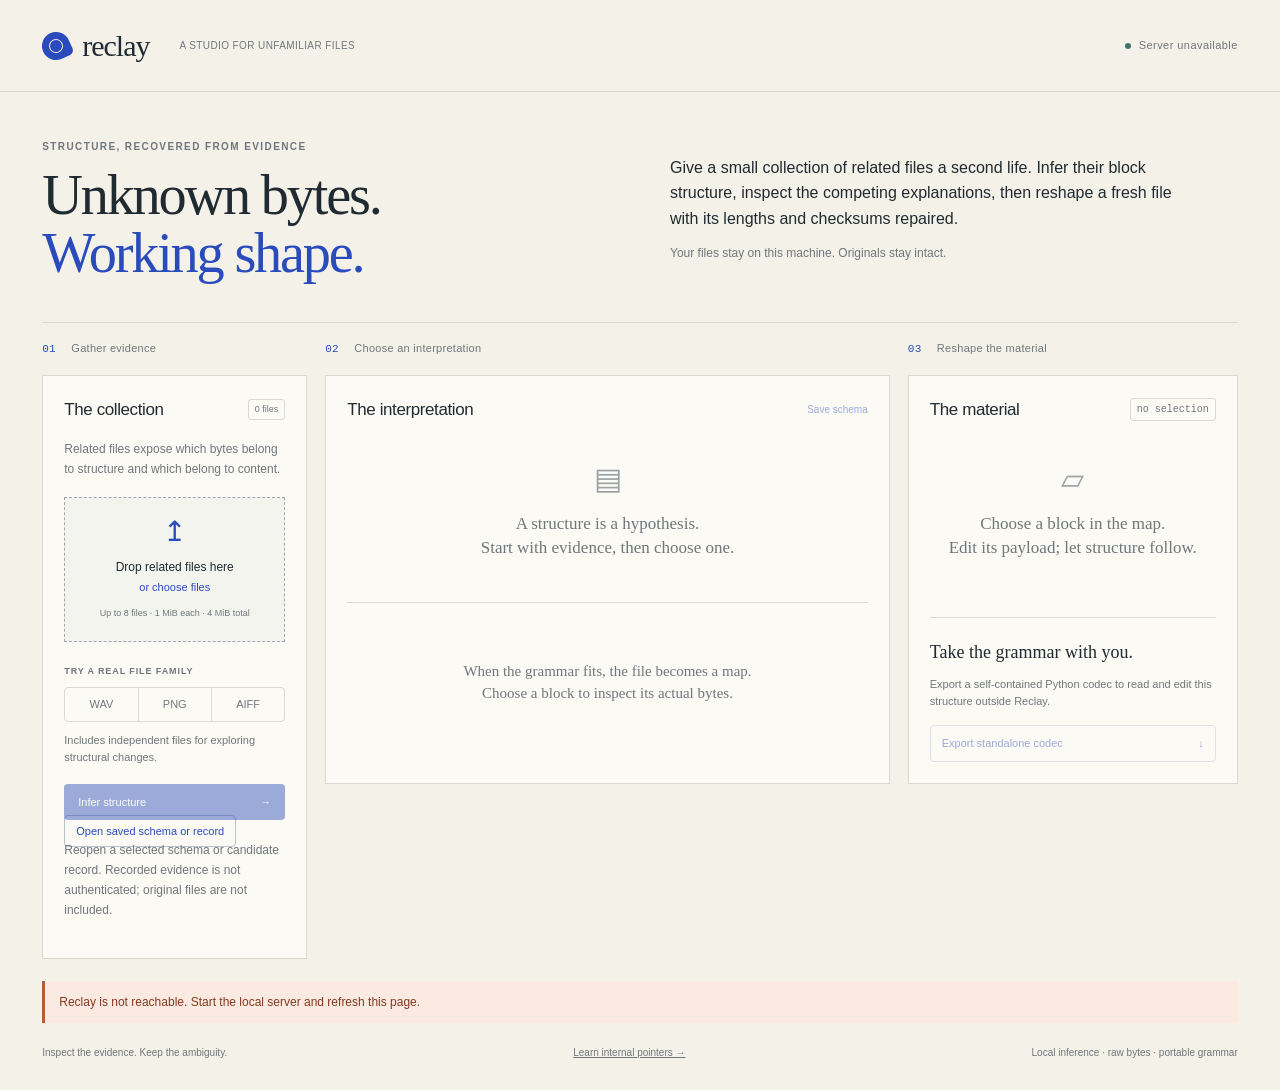
==== commit 9178165c: "Reopen saved inference records without losing drafts" ====
--- a/reclay/web/index.html
+++ b/reclay/web/index.html
@@ -82,6 +82,9 @@
           <button id="infer" class="primary wide" type="button" disabled>
             Infer structure <span aria-hidden="true">→</span>
           </button>
+          <label class="button secondary" for="schema-file">Open saved schema or record</label>
+          <input id="schema-file" class="visually-hidden" type="file" accept=".json,.reclay,application/json" aria-label="Open saved schema or record" aria-describedby="schema-help" />
+          <p id="schema-help" class="support">Reopen a selected schema or candidate record. Recorded evidence is not authenticated; original files are not included.</p>
           <div id="evidence-summary" class="evidence-summary" hidden></div>
           <details id="experiment-details" class="details" hidden>
             <summary>Experiments &amp; limits</summary>
